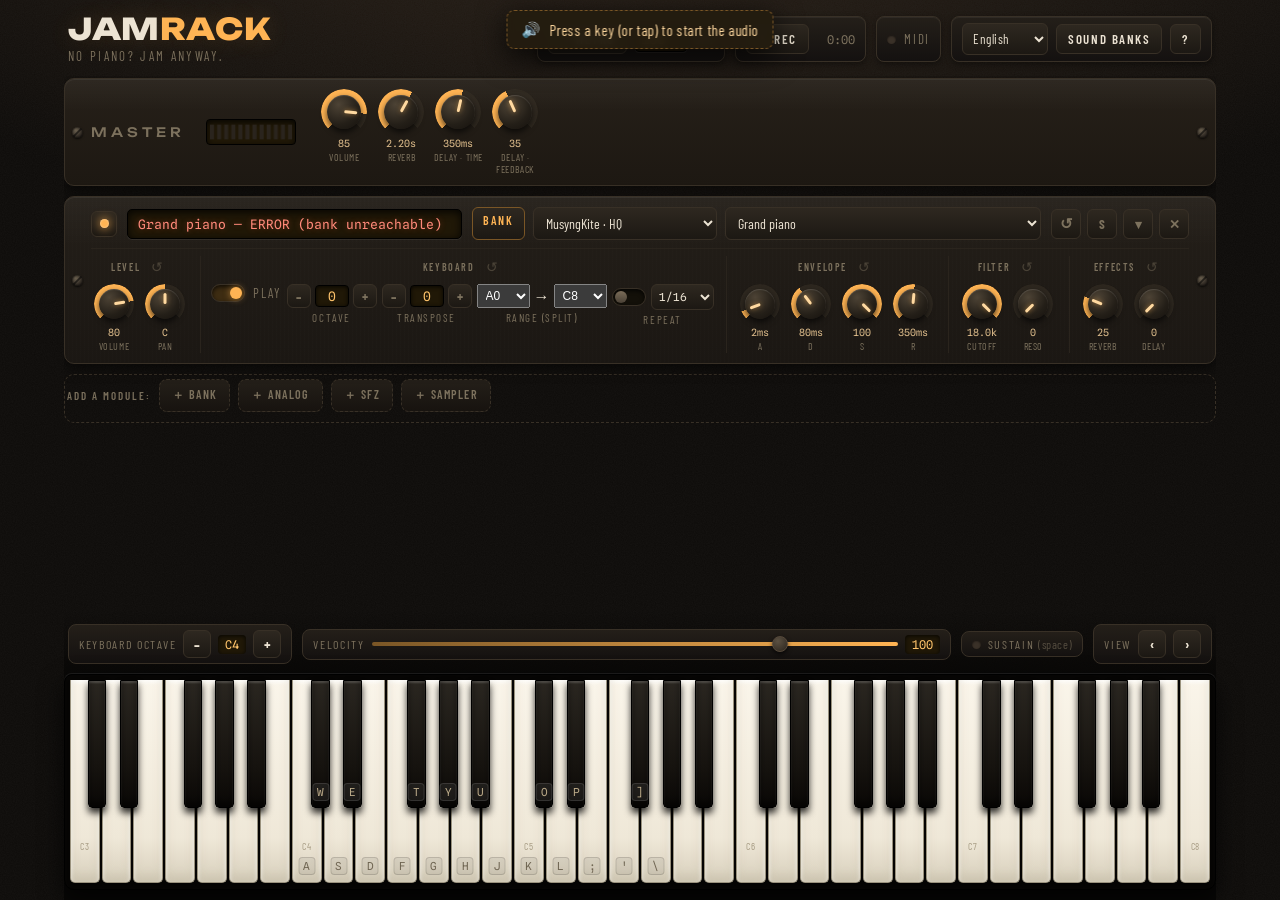
==== index.html @ 4ba2ca17 "JAMRACK: browser piano/synth rack — BANK, ANALOG, SFZ and SAMPLER engines No-build static web app (v" ====
<!DOCTYPE html>
<html lang="en">
<head>
<meta charset="utf-8">
<meta name="viewport" content="width=device-width, initial-scale=1, maximum-scale=1, user-scalable=no, viewport-fit=cover">
<meta name="theme-color" content="#0d0b09">
<meta name="description" content="JAMRACK — online jam piano & synth. No piano? Play with your AZERTY/QWERTY computer keyboard, a touchscreen or a MIDI keyboard.">
<title>JAMRACK · Online jam piano &amp; synth</title>
<link rel="icon" href="data:image/svg+xml,<svg xmlns='http://www.w3.org/2000/svg' viewBox='0 0 100 100'><text y='.9em' font-size='90'>🎹</text></svg>">
<link rel="preconnect" href="https://fonts.googleapis.com">
<link rel="preconnect" href="https://fonts.gstatic.com" crossorigin>
<link rel="preconnect" href="https://gleitz.github.io" crossorigin>
<link href="https://fonts.googleapis.com/css2?family=Unbounded:wght@500;800&family=Barlow+Condensed:wght@400;500;600;700&family=Spline+Sans+Mono:wght@400;600&display=swap" rel="stylesheet">
<link rel="stylesheet" href="css/style.css">
</head>
<body>
<div id="app">

  <header id="topbar">
    <div class="brand">
      <div class="brand-name">JAM<span>RACK</span></div>
      <div class="brand-sub" id="tagline"></div>
    </div>

    <div class="topbar-controls">
      <div class="tb-group" id="metroGroup">
        <button class="tb-btn led-btn" id="metroToggle" aria-pressed="false">
          <span class="led"></span><span data-t="metro"></span>
        </button>
        <input id="bpmInput" type="number" min="30" max="300" step="1" value="100">
        <span class="tb-unit" data-t="bpm"></span>
      </div>

      <div class="tb-group">
        <button class="tb-btn led-btn rec" id="recBtn" aria-pressed="false">
          <span class="led"></span><span data-t="rec"></span>
        </button>
        <span id="recTime" class="mono">0:00</span>
      </div>

      <div class="tb-group" id="midiGroup">
        <span class="led" id="midiLed"></span>
        <span class="tb-label" data-t="midi"></span>
      </div>

      <div class="tb-group">
        <select id="langSelect" class="lang-select"></select>
        <button class="tb-btn" id="banksBtn"></button>
        <button class="tb-btn" id="helpBtn">?</button>
      </div>
    </div>

    <!-- Mobile only: the screen is too small to show the rack and the keyboard
         at once, so they become two dedicated views. Hidden on desktop. -->
    <div id="viewTabs" role="tablist">
      <button class="vt-btn is-on" id="tabPlay" role="tab" aria-selected="true" data-t="tabPlay"></button>
      <button class="vt-btn" id="tabEdit" role="tab" aria-selected="false" data-t="tabEdit"></button>
    </div>
  </header>

  <div id="audioHint" hidden>
    <span>🔊</span> <span id="audioHintText"></span>
  </div>

  <main id="rack">
    <!-- modules built by js/ui/rack.js -->
  </main>

  <section id="kbZone">
    <div id="kbCtl">
      <div class="kb-group">
        <span class="kb-label" data-t="kbOctave"></span>
        <button class="kb-btn" id="octDown">–</button>
        <span class="mono kb-read" id="octRead">C4</span>
        <button class="kb-btn" id="octUp">+</button>
      </div>
      <div class="kb-group grow">
        <span class="kb-label" data-t="velocity"></span>
        <input type="range" id="velSlider" min="1" max="127" value="100">
        <span class="mono kb-read" id="velRead">100</span>
      </div>
      <div class="kb-group">
        <span class="led" id="susLed"></span>
        <span class="kb-label"><span data-t="sustain"></span> <span class="kb-hint" data-t="sustainHint"></span></span>
      </div>
      <div class="kb-group">
        <span class="kb-label" data-t="view"></span>
        <button class="kb-btn" id="viewLeft">‹</button>
        <button class="kb-btn" id="viewRight">›</button>
      </div>
    </div>
    <div id="piano"></div>
  </section>

  <dialog id="banksDlg">
    <div class="dlg-head">
      <h2 data-t="banksTitle"></h2>
      <button class="dlg-close" data-close>✕</button>
    </div>
    <div class="dlg-body" id="banksBody"></div>
  </dialog>

  <dialog id="helpDlg">
    <div class="dlg-head">
      <h2 data-t="helpTitle"></h2>
      <button class="dlg-close" data-close>✕</button>
    </div>
    <div class="dlg-body" id="helpBody"></div>
  </dialog>

</div>
<script type="module" src="js/main.js"></script>
</body>
</html>
---- css/style.css ----
/* ============================================================
   JAMRACK — "hardware synth rack" design
   Palette: warm charcoal + amber LEDs + teal accents
   ============================================================ */

:root {
  --bg: #0d0b09;
  --bg-deep: #080706;
  --panel: #1b1713;
  --panel-hi: #241f19;
  --panel-lo: #141110;
  --line: #383026;
  --line-soft: #2a241d;
  --txt: #ece3d3;
  --dim: #94876fcc;
  --amber: #ffb454;
  --amber-hot: #ffd9a0;
  --amber-dim: #7a5626;
  --teal: #3ad0c4;
  --red: #ff5040;
  --lcd-bg: #201807;
  --lcd-txt: #ffc46b;
  --white-key: linear-gradient(180deg, #faf5ea 0%, #efe8d8 78%, #d8d0bd 100%);
  --black-key: linear-gradient(180deg, #2b2721 0%, #16130f 70%, #0a0806 100%);
  --f-brand: 'Unbounded', sans-serif;
  --f-label: 'Barlow Condensed', sans-serif;
  --f-mono: 'Spline Sans Mono', monospace;
  --knob-size: 46px;
  /* Native widgets (dropdown popups, scrollbars) render dark instead of the
     default white — the option lists were unreadable otherwise. */
  color-scheme: dark;
}

* { box-sizing: border-box; margin: 0; padding: 0; }

html, body {
  height: 100%;
  background: var(--bg);
  color: var(--txt);
  font-family: var(--f-label);
  overscroll-behavior: none;
  /* panning allowed, pinch-zoom and double-tap suppressed (two-handed jamming) */
  touch-action: pan-x pan-y;
}

body {
  /* film grain + stage glow */
  background:
    url("data:image/svg+xml,%3Csvg xmlns='http://www.w3.org/2000/svg' width='140' height='140'%3E%3Cfilter id='n'%3E%3CfeTurbulence type='fractalNoise' baseFrequency='0.9' numOctaves='2'/%3E%3CfeColorMatrix values='0 0 0 0 1 0 0 0 0 1 0 0 0 0 1 0 0 0 0.035 0'/%3E%3C/filter%3E%3Crect width='140' height='140' filter='url(%23n)'/%3E%3C/svg%3E"),
    radial-gradient(120% 60% at 50% -10%, #2b2118 0%, transparent 60%),
    radial-gradient(90% 50% at 50% 115%, #191510 0%, transparent 55%),
    var(--bg);
  -webkit-tap-highlight-color: transparent;
}

#app {
  height: 100vh;   /* fallback when dvh is unsupported */
  height: 100dvh;
  display: flex;
  flex-direction: column;
  max-width: 1180px;
  margin: 0 auto;
  padding: 0 14px env(safe-area-inset-bottom);
  /* notched iPhone in landscape: keep content clear of the notch */
  padding-left: max(14px, env(safe-area-inset-left));
  padding-right: max(14px, env(safe-area-inset-right));
}
body { overflow: hidden; }

button { font-family: inherit; color: inherit; }
::selection { background: var(--amber); color: #14100a; }

.mono { font-family: var(--f-mono); font-size: 12px; letter-spacing: 0; }

/* ---------------- LEDs ---------------- */

.led {
  display: inline-block;
  width: 9px; height: 9px;
  border-radius: 50%;
  background: #3a3128;
  box-shadow: inset 0 1px 2px #0009;
  transition: background .15s, box-shadow .15s;
  flex: none;
}
.led.on {
  background: var(--amber);
  box-shadow: 0 0 8px 2px #ffb45480, inset 0 0 2px #fff8;
}
.led.on.teal { background: var(--teal); box-shadow: 0 0 8px 2px #3ad0c480, inset 0 0 2px #fff8; }
.led.on.red  { background: var(--red);  box-shadow: 0 0 9px 3px #ff504080, inset 0 0 2px #fff8; }
.led.blink { animation: ledblink .5s steps(1) infinite; }
@keyframes ledblink { 50% { background: #3a3128; box-shadow: inset 0 1px 2px #0009; } }

/* ---------------- Topbar ---------------- */

#topbar {
  display: flex;
  align-items: center;
  justify-content: space-between;
  gap: 16px;
  flex-wrap: wrap;
  padding: 14px 4px 12px;
}

.brand-name {
  font-family: var(--f-brand);
  font-weight: 800;
  font-size: clamp(22px, 4vw, 30px);
  letter-spacing: .02em;
  line-height: 1;
  color: var(--txt);
  text-shadow: 0 0 24px #ffb45426;
}
.brand-name span { color: var(--amber); }
.brand-sub {
  font-size: 13px;
  letter-spacing: .18em;
  text-transform: uppercase;
  color: var(--dim);
  margin-top: 4px;
}

.topbar-controls {
  display: flex;
  align-items: stretch;
  gap: 10px;
  flex-wrap: wrap;
}

.tb-group {
  display: flex;
  align-items: center;
  gap: 8px;
  background: linear-gradient(180deg, var(--panel-hi), var(--panel-lo));
  border: 1px solid var(--line);
  border-radius: 8px;
  padding: 6px 10px;
  box-shadow: 0 2px 6px #0006, inset 0 1px 0 #ffffff0d;
}
.tb-label { font-size: 13px; letter-spacing: .14em; color: var(--dim); }
.tb-unit { font-size: 11px; letter-spacing: .1em; color: var(--dim); }

.tb-btn {
  background: linear-gradient(180deg, #2e2820, #1c1813);
  border: 1px solid var(--line);
  border-radius: 6px;
  color: var(--txt);
  font-family: var(--f-label);
  font-weight: 600;
  font-size: 13px;
  letter-spacing: .12em;
  padding: 6px 11px;
  cursor: pointer;
  display: inline-flex;
  align-items: center;
  gap: 7px;
  transition: transform .05s, border-color .15s, background .15s;
}
.tb-btn:hover { border-color: #55483a; }
.tb-btn:active { transform: translateY(1px); }
.tb-btn[aria-pressed="true"] { background: linear-gradient(180deg, #3a2f1e, #262015); border-color: var(--amber-dim); }
.tb-btn.rec[aria-pressed="true"] { border-color: #7a2c26; background: linear-gradient(180deg, #3a201c, #241512); }

.lang-select {
  background: linear-gradient(180deg, #2e2820, #1c1813);
  border: 1px solid var(--line);
  border-radius: 6px;
  color: var(--txt);
  font-family: var(--f-label);
  font-size: 13px;
  letter-spacing: .04em;
  padding: 6px 6px;
  max-width: 110px;
  cursor: pointer;
}
.lang-select:hover { border-color: #55483a; }
.lang-select:focus { outline: 1px solid var(--amber-dim); }
.lang-select option { background: #1c1813; color: var(--txt); }

#bpmInput {
  width: 52px;
  background: var(--lcd-bg);
  border: 1px solid #000;
  border-radius: 4px;
  box-shadow: inset 0 2px 6px #000c, 0 1px 0 #ffffff10;
  color: var(--lcd-txt);
  font-family: var(--f-mono);
  font-size: 14px;
  text-align: center;
  padding: 4px 2px;
}
#bpmInput:focus { outline: 1px solid var(--amber-dim); }
#recTime { color: var(--dim); min-width: 38px; text-align: right; }

#audioHint {
  position: fixed;
  top: 10px;
  left: 50%;
  transform: translateX(-50%);
  z-index: 60;
  max-width: min(92vw, 480px);
  white-space: nowrap;
  box-shadow: 0 8px 30px #000c;
  backdrop-filter: blur(4px);
  padding: 9px 14px;
  border: 1px dashed var(--amber-dim);
  border-radius: 8px;
  background: #241c10ee;
  color: var(--amber-hot);
  font-size: 15px;
  letter-spacing: .04em;
  display: flex;
  align-items: center;
  gap: 8px;
  animation: hintpulse 2.2s ease-in-out infinite;
}
@keyframes hintpulse { 50% { background: #33260fee; } }
#audioHint[hidden] { display: none; }

/* ---------------- Rack ---------------- */

#rack {
  flex: 1;
  display: flex;
  flex-direction: column;
  gap: 10px;
  padding: 2px 0 14px;
  min-height: 0;
  overflow-y: auto;
}

.module {
  position: relative;
  background:
    linear-gradient(180deg, #ffffff08, transparent 30%),
    repeating-linear-gradient(90deg, transparent 0 3px, #ffffff02 3px 4px),
    linear-gradient(180deg, var(--panel-hi), var(--panel));
  border: 1px solid var(--line);
  border-radius: 10px;
  box-shadow: 0 4px 14px #0008, inset 0 1px 0 #ffffff0f;
  padding: 10px 26px;
}

/* rack screws */
.module::before, .module::after {
  content: '';
  position: absolute;
  top: 50%;
  width: 11px; height: 11px;
  margin-top: -5px;
  border-radius: 50%;
  background:
    linear-gradient(135deg, transparent 44%, #0008 46%, #0008 54%, transparent 56%),
    radial-gradient(circle at 35% 30%, #6a5f4e, #2c2620 65%, #171310);
  box-shadow: 0 1px 2px #000a, inset 0 0 2px #000;
}
.module::before { left: 7px; }
.module::after { right: 7px; }

.mod-head {
  display: flex;
  align-items: center;
  gap: 10px;
  flex-wrap: wrap;
}

.mod-power {
  width: 26px; height: 26px;
  border-radius: 6px;
  border: 1px solid var(--line);
  background: linear-gradient(180deg, #2e2820, #1c1813);
  display: inline-flex;
  align-items: center;
  justify-content: center;
  cursor: pointer;
  flex: none;
}

.mod-lcd {
  flex: 1 1 200px;
  min-width: 150px;
  background: var(--lcd-bg);
  border: 1px solid #000;
  border-radius: 5px;
  box-shadow: inset 0 2px 8px #000d, 0 1px 0 #ffffff12;
  color: var(--lcd-txt);
  font-family: var(--f-mono);
  font-size: 13px;
  padding: 6px 10px;
  white-space: nowrap;
  overflow: hidden;
  text-overflow: ellipsis;
  text-shadow: 0 0 6px #ffc46b55;
}
.mod-lcd.err { color: #ff8a7a; text-shadow: 0 0 6px #ff504055; }

.mod-selects { display: flex; gap: 8px; flex: 2 1 300px; flex-wrap: wrap; }

.mod-selects select, .dlg-body select {
  background: linear-gradient(180deg, #2e2820, #1c1813);
  border: 1px solid var(--line);
  border-radius: 6px;
  color: var(--txt);
  font-family: var(--f-label);
  font-size: 14px;
  padding: 6px 8px;
  max-width: 100%;
  cursor: pointer;
}
.mod-selects select.sel-bank { flex: 1 1 110px; min-width: 0; }
.mod-selects select.sel-inst { flex: 2 1 170px; min-width: 0; }
.mod-selects select:focus { outline: 1px solid var(--amber-dim); }

.mod-btns { display: flex; gap: 6px; margin-left: auto; }

.sq-btn {
  width: 30px; height: 30px;
  border-radius: 6px;
  border: 1px solid var(--line);
  background: linear-gradient(180deg, #2e2820, #1c1813);
  color: var(--dim);
  font-family: var(--f-label);
  font-weight: 700;
  font-size: 13px;
  cursor: pointer;
  transition: transform .05s, color .15s, border-color .15s;
}
.sq-btn:hover { border-color: #55483a; color: var(--txt); }
.sq-btn:active { transform: translateY(1px); }
.sq-btn.active-amber { color: #14100a; background: var(--amber); border-color: var(--amber); box-shadow: 0 0 10px #ffb45466; }
.sq-btn.active-teal  { color: #08211f; background: var(--teal); border-color: var(--teal); box-shadow: 0 0 10px #3ad0c466; }

/* Guitar-amp panel: one horizontal strip of small labelled groups separated
   by thin vertical rules, all knobs sharing the same baseline. A module shows
   two strips: the main controls, and (analog) the advanced synth below. */
.mod-body {
  display: flex;
  flex-wrap: wrap;          /* fallback on narrow windows */
  gap: 8px 0;
  align-items: stretch;
  margin-top: 8px;
  padding-top: 7px;
  border-top: 1px solid var(--line-soft);
}
.module.collapsed .mod-body { display: none; }

.mod-sec {
  display: flex;
  flex-direction: column;
  justify-content: flex-start;      /* dials hang from a shared top line */
  gap: 4px;
  flex: 1 1 auto;
  padding: 0 10px;
  border-left: 1px solid var(--line-soft);
}
.mod-body > .mod-sec:first-child,
.synth-panel > .mod-sec:first-child { border-left: none; padding-left: 0; }
.mod-sec-title {
  font-size: 10px;
  font-weight: 600;
  letter-spacing: .16em;
  color: var(--dim);
  border-bottom: 1px solid var(--line-soft);
  padding-bottom: 3px;
}
.mod-sec-row { display: flex; gap: 5px; align-items: flex-start; }
/* A select inside a section sat on the baseline, leaving a gap above it. */
.mod-sec-row > select { align-self: center; }

/* octave and transpose steppers */
.stepper { display: flex; flex-direction: column; align-items: center; gap: 3px; }
.stepper-ctl { display: flex; align-items: center; gap: 4px; }
.stepper-ctl .sq-btn { width: 24px; height: 24px; font-size: 14px; }
.stepper-read {
  font-family: var(--f-mono);
  font-size: 13px;
  color: var(--lcd-txt);
  background: var(--lcd-bg);
  border-radius: 4px;
  border: 1px solid #000;
  box-shadow: inset 0 1px 4px #000c;
  min-width: 34px;
  text-align: center;
  padding: 2px 4px;
}
.stepper-lab { font-size: 11px; letter-spacing: .14em; color: var(--dim); }

/* keyboard toggle switch */
.toggle {
  display: inline-flex;
  align-items: center;
  gap: 8px;
  cursor: pointer;
  font-size: 13px;
  letter-spacing: .1em;
  color: var(--dim);
  -webkit-user-select: none;
  user-select: none;
}
.toggle input { display: none; }
.toggle .sw {
  width: 34px; height: 18px;
  border-radius: 10px;
  background: #131009;
  border: 1px solid var(--line);
  box-shadow: inset 0 2px 4px #000b;
  position: relative;
  transition: background .15s;
}
.toggle .sw::after {
  content: '';
  position: absolute;
  top: 2px; left: 2px;
  width: 12px; height: 12px;
  border-radius: 50%;
  background: linear-gradient(180deg, #7a6c58, #4a4136);
  transition: left .15s, background .15s;
}
.toggle input:checked + .sw { background: #3d2c12; }
.toggle input:checked + .sw::after { left: 18px; background: var(--amber); box-shadow: 0 0 7px #ffb45499; }

.range-selects { display: flex; align-items: center; gap: 4px; }
.range-selects select { font-size: 12px; padding: 3px 4px; }

/* "add module" button */
#addModule {
  border: 1px dashed var(--line);
  border-radius: 10px;
  background: transparent;
  color: var(--dim);
  font-family: var(--f-label);
  font-weight: 600;
  font-size: 15px;
  letter-spacing: .2em;
  padding: 13px;
  cursor: pointer;
  transition: color .15s, border-color .15s, background .15s;
}
#addModule:hover { color: var(--amber); border-color: var(--amber-dim); background: #ffb45408; }

/* master module */
.module.master {
  background:
    linear-gradient(180deg, #ffffff0a, transparent 30%),
    linear-gradient(180deg, #262019, #1d1812);
}
.master-row { display: flex; align-items: center; gap: 14px 22px; flex-wrap: wrap; }
.master-title {
  font-family: var(--f-brand);
  font-size: 13px;
  font-weight: 500;
  letter-spacing: .3em;
  color: var(--dim);
  writing-mode: initial;
}
#vuCanvas {
  width: 90px; height: 26px;
  background: var(--lcd-bg);
  border: 1px solid #000;
  border-radius: 4px;
  box-shadow: inset 0 2px 6px #000c;
}

/* ---------------- Knobs ---------------- */

.knob {
  display: flex;
  flex-direction: column;
  align-items: center;
  gap: 2px;
  /* Was +16px: the dial keeps its size, only the wasted side padding goes. */
  width: calc(var(--knob-size) + 6px);
  -webkit-user-select: none;
  user-select: none;
  touch-action: none;
}
.knob:focus-visible { outline: 1px solid var(--amber-dim); border-radius: 8px; }

.k-dial {
  width: var(--knob-size);
  height: var(--knob-size);
  border-radius: 50%;
  position: relative;
  cursor: ns-resize;
  background: conic-gradient(from 225deg,
    var(--amber) calc(var(--t, .5) * 270deg),
    #37302699 calc(var(--t, .5) * 270deg) 270deg,
    transparent 270deg);
  -webkit-mask: radial-gradient(closest-side, transparent 66%, #000 67%);
  mask: radial-gradient(closest-side, transparent 66%, #000 67%);
}
.k-dial::before {
  /* knob body is drawn by .k-cap, outside the mask */
  content: '';
}
.k-cap {
  position: absolute;
  inset: 6px;
  border-radius: 50%;
  background:
    radial-gradient(circle at 34% 28%, #4d4335, #241f18 60%, #15110d);
  box-shadow: 0 3px 6px #000a, inset 0 1px 1px #ffffff22;
  cursor: ns-resize;
}
.k-ind {
  position: absolute;
  left: 50%; top: 50%;
  width: 2.5px; height: 38%;
  margin-left: -1.25px;
  transform-origin: 50% 0%;
  transform: rotate(calc(var(--ang, 0) * 1deg + 180deg));
  border-radius: 2px;
  background: var(--amber-hot);
  box-shadow: 0 0 5px #ffb45488;
  pointer-events: none;
}
/* cap and pointer live outside the mask */
.k-wrap { position: relative; width: var(--knob-size); height: var(--knob-size); }
.k-wrap .k-dial { position: absolute; inset: 0; }

.k-val {
  font-family: var(--f-mono);
  font-size: 10px;
  color: var(--amber-hot);
  opacity: .85;
  min-height: 13px;
}
.k-lab {
  font-size: 10px;
  letter-spacing: .06em;
  color: var(--dim);
  text-align: center;
  line-height: 1.15;
  /* Long labels (SATURATION, GLISSANDO) used to force the column wider than
     the dial; wrapping keeps every knob the same, tighter width. */
  overflow-wrap: anywhere;
}
.knob.small { --knob-size: 36px; width: 46px; }
.knob.small .k-cap { inset: 5px; }

/* ---------------- Keyboard zone ---------------- */

#kbZone {
  position: sticky;
  bottom: 0;
  background: linear-gradient(180deg, transparent, var(--bg-deep) 26%);
  padding: 8px 0 10px;
  z-index: 5;
}

#kbCtl {
  display: flex;
  align-items: center;
  gap: 10px;
  flex-wrap: wrap;
  padding: 6px 4px 10px;
}
.kb-group {
  display: flex;
  align-items: center;
  gap: 7px;
  background: linear-gradient(180deg, var(--panel-hi), var(--panel-lo));
  border: 1px solid var(--line);
  border-radius: 8px;
  padding: 5px 10px;
}
.kb-group.grow { flex: 1 1 160px; }
.kb-label { font-size: 12px; letter-spacing: .14em; color: var(--dim); white-space: nowrap; }
.kb-hint { opacity: .6; letter-spacing: .05em; text-transform: lowercase; }
.kb-read { color: var(--lcd-txt); background: var(--lcd-bg); border-radius: 4px; padding: 2px 7px; box-shadow: inset 0 1px 4px #000c; }
.kb-btn {
  width: 28px; height: 28px;
  border-radius: 6px;
  border: 1px solid var(--line);
  background: linear-gradient(180deg, #2e2820, #1c1813);
  color: var(--txt);
  font-size: 15px;
  font-weight: 700;
  cursor: pointer;
}
.kb-btn:active { transform: translateY(1px); }

#velSlider {
  flex: 1;
  min-width: 70px;
  appearance: none;
  height: 4px;
  border-radius: 2px;
  background: linear-gradient(90deg, var(--amber-dim), var(--amber));
  outline: none;
}
#velSlider::-webkit-slider-thumb {
  appearance: none;
  width: 16px; height: 16px;
  border-radius: 50%;
  background: radial-gradient(circle at 35% 30%, #5c5142, #2a241d);
  border: 1px solid #55483a;
  box-shadow: 0 2px 4px #000a;
  cursor: pointer;
}
#velSlider::-moz-range-thumb {
  width: 16px; height: 16px;
  border-radius: 50%;
  background: #3a332a;
  border: 1px solid #55483a;
  cursor: pointer;
}

/* ---------------- Piano ---------------- */

#piano {
  position: relative;
  height: clamp(150px, 24vh, 230px);
  display: flex;
  border-radius: 8px 8px 10px 10px;
  background: #060504;
  border: 1px solid #000;
  box-shadow: 0 -1px 0 #ffffff14, 0 10px 24px #000b;
  padding: 5px 4px 6px;
  touch-action: none;
  user-select: none;
  -webkit-user-select: none;
}

.pk {
  position: relative;
  border-radius: 0 0 5px 5px;
  cursor: pointer;
}
.pk.w {
  flex: 1;
  background: var(--white-key);
  border: 1px solid #9a927e;
  border-top: none;
  box-shadow: inset 0 -7px 10px #b6ad9755, inset 0 2px 4px #fff, 0 3px 3px #0007;
  margin: 0 1px;
  z-index: 1;
}
.pk.w.active {
  background: linear-gradient(180deg, #ffe9c4, #ffcf8e 85%);
  box-shadow: inset 0 -4px 8px #d8a75f88, inset 0 3px 9px #b9822e66, 0 0 14px #ffb45455;
  transform: translateY(1px);
}
.pk.b {
  position: absolute;
  top: 5px;
  width: var(--bkw, 30px);
  height: 60%;
  background: var(--black-key);
  border: 1px solid #000;
  border-radius: 0 0 4px 4px;
  box-shadow: inset 0 -5px 7px #00000088, inset 0 2px 2px #ffffff2e, 0 5px 7px #000c;
  z-index: 2;
}
.pk.b.active {
  background: linear-gradient(180deg, #4d3a1e, #2b2010 80%);
  box-shadow: inset 0 -3px 5px #000a, 0 0 12px #ffb45466;
  transform: translateY(1px);
}

.pk .keycap {
  position: absolute;
  bottom: 7px;
  left: 50%;
  transform: translateX(-50%);
  font-family: var(--f-mono);
  font-size: 11px;
  color: #6f6552;
  background: #00000010;
  border: 1px solid #00000022;
  border-radius: 4px;
  padding: 1px 4px;
  pointer-events: none;
}
.pk.b .keycap { color: #b9a887; background: #ffffff12; border-color: #ffffff1c; bottom: 6px; }
.pk .notename {
  position: absolute;
  bottom: 30px;
  left: 50%;
  transform: translateX(-50%);
  font-size: 10px;
  color: #a99e86;
  pointer-events: none;
  font-family: var(--f-label);
  letter-spacing: .05em;
}
.pk.b .notename { display: none; }

/* ---------------- Dialogs ---------------- */

dialog {
  background: linear-gradient(180deg, var(--panel-hi), var(--panel));
  color: var(--txt);
  border: 1px solid var(--line);
  border-radius: 12px;
  box-shadow: 0 20px 60px #000d;
  padding: 0;
  width: min(560px, calc(100vw - 32px));
  max-height: min(80vh, 640px);  /* fallback when dvh is unsupported */
  max-height: min(80dvh, 640px);
}
/* fallback without native <dialog>: centre it and lift it above the app */
dialog[open] {
  display: block;
  position: fixed;
  inset: 0;
  margin: auto;
  height: fit-content;
  z-index: 100;
}
dialog::backdrop { background: #060504cc; backdrop-filter: blur(3px); }

.dlg-head {
  display: flex;
  align-items: center;
  justify-content: space-between;
  padding: 14px 18px;
  border-bottom: 1px solid var(--line-soft);
}
.dlg-head h2 {
  font-family: var(--f-brand);
  font-size: 15px;
  font-weight: 500;
  letter-spacing: .12em;
  text-transform: uppercase;
}
.dlg-close {
  background: none;
  border: 1px solid var(--line);
  border-radius: 6px;
  color: var(--dim);
  width: 28px; height: 28px;
  cursor: pointer;
}
.dlg-close:hover { color: var(--txt); border-color: #55483a; }

.dlg-body {
  padding: 16px 18px 20px;
  overflow-y: auto;
  max-height: calc(80vh - 60px);  /* fallback when dvh is unsupported */
  max-height: calc(80dvh - 60px);
  font-size: 15px;
  line-height: 1.5;
}
.dlg-body h3 {
  font-size: 12px;
  letter-spacing: .22em;
  color: var(--dim);
  text-transform: uppercase;
  margin: 18px 0 8px;
  border-bottom: 1px solid var(--line-soft);
  padding-bottom: 4px;
}
.dlg-body h3:first-child { margin-top: 0; }
.dlg-body p { color: #c9bda7; margin-bottom: 8px; }
.dlg-body .small { font-size: 13px; color: var(--dim); }
.dlg-body code {
  font-family: var(--f-mono);
  font-size: 12.5px;
  background: #00000055;
  border: 1px solid var(--line-soft);
  border-radius: 4px;
  padding: 1px 5px;
  color: var(--amber-hot);
}
.dlg-body a { color: var(--teal); }

.bank-row {
  display: flex;
  align-items: center;
  gap: 10px;
  padding: 8px 10px;
  border: 1px solid var(--line-soft);
  border-radius: 8px;
  margin-bottom: 6px;
  background: #00000022;
}
.bank-row .bank-name { font-weight: 600; font-size: 15px; }
.bank-row .bank-url { font-family: var(--f-mono); font-size: 11px; color: var(--dim); overflow: hidden; text-overflow: ellipsis; white-space: nowrap; flex: 1; }
.bank-row .tag {
  font-size: 11px;
  letter-spacing: .1em;
  border: 1px solid var(--line);
  border-radius: 4px;
  padding: 1px 6px;
  color: var(--dim);
}

.bank-form { display: flex; flex-direction: column; gap: 8px; margin-top: 10px; }
.bank-form input {
  background: #00000055;
  border: 1px solid var(--line);
  border-radius: 6px;
  color: var(--txt);
  font-family: var(--f-mono);
  font-size: 13px;
  padding: 8px 10px;
}
.bank-form input:focus { outline: 1px solid var(--amber-dim); }
.bank-form .form-row { display: flex; gap: 8px; }
.bank-form .form-row input { flex: 1; }
.form-msg { font-size: 13px; min-height: 18px; }
.form-msg.ok { color: var(--teal); }
.form-msg.err { color: var(--red); }

/* help dialog key map diagram */
.helpkb { display: flex; flex-direction: column; gap: 5px; margin: 10px 0 4px; }
.helpkb-row { display: flex; gap: 5px; }
.helpkb-row.offset { padding-left: 22px; }
.cap {
  min-width: 34px;
  text-align: center;
  font-family: var(--f-mono);
  font-size: 13px;
  padding: 6px 4px 5px;
  border-radius: 6px;
  border: 1px solid var(--line);
  background: linear-gradient(180deg, #2e2820, #1c1813);
  box-shadow: 0 2px 0 #00000088;
  position: relative;
  color: var(--txt);
}
.cap small { display: block; font-size: 9px; color: var(--dim); letter-spacing: .04em; }
.cap.black { background: linear-gradient(180deg, #191512, #0d0b09); color: var(--amber-hot); }
.cap.unused { opacity: .28; }
.layout-switch { display: flex; gap: 6px; margin: 6px 0; }
.layout-switch button {
  font-family: var(--f-label);
  font-size: 12px;
  letter-spacing: .1em;
  padding: 4px 10px;
  border-radius: 6px;
  border: 1px solid var(--line);
  background: transparent;
  color: var(--dim);
  cursor: pointer;
}
.layout-switch button.on { color: #14100a; background: var(--amber); border-color: var(--amber); }

table.shortcuts { border-collapse: collapse; width: 100%; }
table.shortcuts td { padding: 5px 8px; border-bottom: 1px solid var(--line-soft); color: #c9bda7; font-size: 14px; }
table.shortcuts td:first-child { font-family: var(--f-mono); font-size: 12.5px; color: var(--amber-hot); white-space: nowrap; }

/* ---------------- RTL (Arabic, Urdu) ---------------- */
/* Text and layout flip, but musical objects must not: a piano always runs
   bass-to-treble left-to-right, and the VU meter fills the same way. */

[dir="rtl"] #piano,
[dir="rtl"] .helpkb,
[dir="rtl"] .helpkb-row,
[dir="rtl"] .stepper-ctl,
[dir="rtl"] .range-selects,
[dir="rtl"] #velSlider,
[dir="rtl"] .master-row,
[dir="rtl"] .mod-sec-row {
  direction: ltr;
}
[dir="rtl"] .mod-lcd,
[dir="rtl"] .stepper-read,
[dir="rtl"] .kb-read {
  direction: ltr;
  text-align: center;
}
[dir="rtl"] .mod-lcd { text-align: start; }
[dir="rtl"] .mod-btns { margin-left: 0; margin-right: auto; }
[dir="rtl"] .helpkb-row.offset { padding-left: 0; padding-right: 22px; }
[dir="rtl"] table.shortcuts td:first-child { direction: ltr; text-align: right; }
[dir="rtl"] .bank-url { direction: ltr; text-align: right; }
[dir="rtl"] .brand-name,
[dir="rtl"] .brand-sub { direction: ltr; text-align: left; }

/* ---------------- Responsive ---------------- */

@media (max-width: 780px), (max-height: 520px) {
  :root { --knob-size: 42px; }
  #app {
    padding: 0 8px env(safe-area-inset-bottom);
    padding-left: max(8px, env(safe-area-inset-left));
    padding-right: max(8px, env(safe-area-inset-right));
  }
  #topbar { padding: 10px 2px 8px; gap: 8px; }
  .brand-sub { display: none; }
  .module { padding: 9px 22px; }
  .mod-btns { margin-left: 0; }
  .mod-body { gap: 12px 16px; }
  #kbCtl .kb-hint { display: none; }
  #piano { height: clamp(160px, 30vh, 240px); }
  .pk .notename { display: none; }
}

/* short viewports (phone in landscape, small windows): everything must fit */
@media (max-height: 560px) {
  #topbar { padding: 6px 2px 4px; gap: 8px; }
  .brand-name { font-size: 19px; }
  .brand-sub { display: none; }
  .tb-btn { padding: 4px 8px; font-size: 12px; }
  .tb-group { padding: 3px 7px; }
  #rack { min-height: 64px; gap: 6px; padding: 2px 0 6px; }
  .module { padding: 6px 22px; }
  #kbZone { padding: 2px 0 6px; }
  #kbCtl { padding: 2px 2px 6px; gap: 6px; flex-wrap: nowrap; overflow-x: auto; scrollbar-width: none; }
  #kbCtl::-webkit-scrollbar { display: none; }
  .kb-group { flex: none; }
  .kb-group.grow { flex: 1 1 120px; min-width: 110px; }
  .kb-group { padding: 3px 8px; }
  .kb-label { font-size: 11px; }
  .kb-hint { display: none; }
  #piano { height: clamp(110px, 42vh, 170px); }
  .pk .notename { display: none; }
}

@media (max-width: 480px) {
  .tb-btn { font-size: 12px; padding: 5px 8px; letter-spacing: .08em; }
  .tb-group { padding: 5px 7px; gap: 6px; }
  #recTime { display: none; }
  .pk .keycap { display: none; }
}

/* ================================================================
   Mobile views: PLAY / EDIT
   On a phone the rack needs ~800px but only gets ~270px between the
   topbar and the sticky keyboard, which makes the modules unusable.
   Below 780px the two areas become dedicated full-height views,
   switched by the tabs in the topbar. Desktop is untouched.
   ================================================================ */

/* Tabs are a mobile affordance only. */
#viewTabs { display: none; }

@media (max-width: 780px), (max-height: 520px) {
  #viewTabs {
    display: flex;
    gap: 6px;
    width: 100%;
    order: 3;
    padding: 2px 2px 0;
  }
  .vt-btn {
    flex: 1;
    padding: 9px 10px;
    min-height: 40px;                 /* comfortable touch target */
    font-family: var(--f-label);
    font-size: 12px;
    font-weight: 600;
    letter-spacing: .14em;
    color: var(--dim);
    background: linear-gradient(180deg, #241f19, #17130f);
    border: 1px solid var(--line);
    border-radius: 8px;
    cursor: pointer;
    transition: color .15s, background .15s, box-shadow .15s;
  }
  .vt-btn.is-on {
    color: var(--amber);
    background: linear-gradient(180deg, #3a3024, #241d15);
    box-shadow: inset 0 0 0 1px var(--amber-dim), 0 0 10px #f5a94722;
  }

  /* --- PLAY view: the keyboard owns the screen (previous behaviour) --- */
  body.m-play #rack { display: none; }

  /* --- EDIT view: the rack owns the screen --- */
  body.m-edit #kbZone { display: none; }
  body.m-edit #rack {
    flex: 1;
    padding-bottom: 18px;
  }

  /* Roomier modules once the rack has the full height. */
  body.m-edit .module { padding: 12px 14px; }
  /* The decorative rack screws eat 26px of side padding we now need. */
  body.m-edit .module::before,
  body.m-edit .module::after { display: none; }

  body.m-edit .mod-body { gap: 16px 18px; }

  /* Readable instrument menus: they were ~75px wide, far too narrow for
     names like "Electric piano 1 (Rhodes)". One per line, full width. */
  body.m-edit .mod-selects { flex: 1 1 100%; flex-direction: column; gap: 8px; }
  body.m-edit .mod-selects select.sel-bank,
  body.m-edit .mod-selects select.sel-inst {
    flex: 1 1 auto;
    width: 100%;
    min-height: 40px;
    font-size: 15px;
  }

  /* Stacked full-width sections: the amp-strip vertical rules make no sense
     here, and the labels read better back on the left. */
  body.m-edit .mod-sec { flex: 1 1 100%; border-left: none; padding: 0; }
  body.m-edit .mod-sec-head { justify-content: flex-start; }
  body.m-edit .mod-body .knob { --knob-size: 46px; width: 54px; }
  body.m-edit .mod-sec-row { flex-wrap: wrap; gap: 12px 14px; }

  /* Finger-sized hit targets. The desktop sizes (24-30px) are fine with a
     mouse but too small to hit reliably on a touchscreen. */
  body.m-edit .mod-selects select.sel-engine { min-height: 40px; font-size: 15px; }

  body.m-edit .mod-power { width: 34px; height: 34px; }
  body.m-edit .mod-btns .sq-btn { width: 38px; height: 38px; font-size: 15px; }

  /* Octave / transpose steppers. */
  body.m-edit .stepper-ctl .sq-btn { width: 38px; height: 38px; font-size: 17px; }
  body.m-edit .stepper-ctl { gap: 8px; }
  body.m-edit .stepper-read { font-size: 15px; padding: 6px 10px; }

  /* Split range selects. */
  body.m-edit select.sel-lo,
  body.m-edit select.sel-hi,
  body.m-edit select.sel-rep { min-height: 38px; font-size: 14px; }

  /* Advanced synth panel: same finger-sized rule as the rest. */
  body.m-edit .synth-toggle { min-height: 40px; font-size: 12px; }
  body.m-edit .synth-panel select { min-height: 38px; font-size: 14px; }
  body.m-edit .synth-panel { gap: 14px 16px; }
}

/* ---------------- Advanced synth panel ---------------- */
/* Presets cover the common case; these two dozen knobs stay folded so the
   module keeps a sane height (and remains usable on a phone). */
.synth-sec { flex: 1 1 100%; }

.synth-toggle {
  display: flex;
  align-items: center;
  gap: 7px;
  width: 100%;
  padding: 7px 2px;
  margin-top: 2px;
  font-family: var(--f-label);
  font-size: 11px;
  font-weight: 600;
  letter-spacing: .22em;
  color: var(--dim);
  background: none;
  border: none;
  border-top: 1px solid var(--line-soft);
  cursor: pointer;
  text-align: left;
}
.synth-toggle:hover { color: var(--amber); }
.synth-caret { font-size: 10px; }

.synth-panel {
  display: flex;
  flex-wrap: wrap;
  gap: 8px 0;
  align-items: stretch;
  padding: 4px 0 2px;
}
.synth-panel select {
  align-self: center;
  min-width: 92px;
}

/* ---------------- SFZ engine ---------------- */
.sfz-url {
  flex: 1 1 100%;
  min-width: 0;
  background: var(--lcd-bg);
  border: 1px solid var(--line);
  border-radius: 6px;
  color: var(--lcd-txt);
  font-family: var(--f-mono);
  font-size: 12px;
  padding: 7px 9px;
}
.sfz-url:focus { outline: 1px solid var(--amber-dim); }
.sfz-url.hidden { display: none; }

@media (max-width: 780px), (max-height: 520px) {
  body.m-edit .sfz-url { min-height: 38px; font-size: 13px; }
}

/* ---------------- Reset controls ---------------- */
/* Knobs already reset on double-click / long-press, but that is invisible:
   these buttons are what people actually find. */
.mod-sec-head {
  display: flex;
  align-items: center;
  justify-content: center;
  gap: 4px;
  margin-bottom: 2px;
}
.mod-sec-head .mod-sec-title {
  border-bottom: none;
  padding-bottom: 0;
  text-align: center;
}
.sec-reset {
  background: none;
  border: none;
  color: var(--dim);
  cursor: pointer;
  font-size: 14px;
  line-height: 1;
  /* Comfortable hit area without taking visual space from the rack. */
  min-width: 26px;
  min-height: 22px;
  padding: 3px 6px;
  border-radius: 5px;
  opacity: .45;
  transition: opacity .15s, color .15s;
}
.sec-reset:hover { opacity: 1; color: var(--amber); background: #ffffff0d; }

/* brief flash when a knob snaps back to its default */
.knob-reset .k-cap { box-shadow: 0 0 0 2px var(--amber-dim), 0 0 12px #f5a94755; }

.btn-reset { font-size: 15px; }

@media (max-width: 780px), (max-height: 520px) {
  /* Comfortable tap targets, in line with the rest of the edit view. */
  body.m-edit .sec-reset { font-size: 16px; padding: 6px 10px; opacity: .85; }
}

/* ---------------- User manual (help dialog) ---------------- */
.help-tabs {
  display: flex;
  gap: 6px;
  margin-bottom: 14px;
  border-bottom: 1px solid var(--line);
  padding-bottom: 10px;
}
.help-tabs button {
  flex: 1;
  padding: 8px 10px;
  min-height: 38px;
  font-family: var(--f-label);
  font-size: 12px;
  font-weight: 600;
  letter-spacing: .14em;
  color: var(--dim);
  background: linear-gradient(180deg, #241f19, #17130f);
  border: 1px solid var(--line);
  border-radius: 8px;
  cursor: pointer;
}
.help-tabs button.on {
  color: var(--amber);
  background: linear-gradient(180deg, #3a3024, #241d15);
  box-shadow: inset 0 0 0 1px var(--amber-dim);
}
.help-intro { color: var(--muted); font-style: italic; }
.help-table { width: 100%; border-collapse: collapse; margin: 6px 0 4px; }
.help-table th {
  text-align: left;
  vertical-align: top;
  white-space: nowrap;
  padding: 5px 12px 5px 0;
  font-family: var(--f-label);
  font-size: 11px;
  letter-spacing: .12em;
  color: var(--amber);
  font-weight: 600;
}
.help-table td { padding: 5px 0; font-size: 13px; line-height: 1.5; }

@media (max-width: 560px) {
  /* Stack the label above its description: two columns are unreadable here. */
  .help-table th, .help-table td { display: block; padding: 2px 0; }
  .help-table th { padding-top: 8px; }
  .help-tabs button { font-size: 11px; letter-spacing: .08em; padding: 8px 4px; }
}

/* The manual must never push the dialog wider than the screen: the keyboard
   diagram and the shortcut tables are the usual culprits on a phone. */
.help-pane { max-width: 100%; overflow-x: hidden; }
.help-pane .helpkb { overflow-x: auto; }
.help-pane table { max-width: 100%; }
.help-pane p, .help-pane td { overflow-wrap: anywhere; }

/* Amp strip: every knob in a module shares one compact size, so the whole row
   reads as a single panel instead of mixed large/small dials. */
.mod-body .knob { --knob-size: 40px; width: 46px; }
.mod-body .k-cap { inset: 5px; }

/* ---------------- Note repeat (per module) ---------------- */
.rep-ctl { display: flex; align-items: center; gap: 5px; }
.sel-rep {
  background: linear-gradient(180deg, #2e2820, #1c1813);
  border: 1px solid var(--line);
  border-radius: 6px;
  color: var(--txt);
  font-family: var(--f-mono);
  font-size: 11px;
  padding: 4px 3px;
  cursor: pointer;
}
.sel-rep:focus { outline: 1px solid var(--amber-dim); }

/* ---------------- Native dropdown lists ---------------- */
/* Every <select> popup in the app (instruments, banks, range, divisions...):
   dark panel, legible text, amber group headers — instead of the browser's
   white default that clashed with the theme. */
select option {
  background: #241f19;
  color: var(--txt);
}
select optgroup {
  background: #1b1713;
  color: var(--amber);
  font-style: normal;
  font-weight: 600;
}

/* ---------------- SAMPLER module ---------------- */
.mod-type {
  font-family: var(--f-label);
  font-size: 12px;
  font-weight: 600;
  letter-spacing: .18em;
  color: var(--amber);
  background: linear-gradient(180deg, #2e2820, #1c1813);
  border: 1px solid var(--amber-dim);
  border-radius: 6px;
  padding: 5px 10px;
  white-space: nowrap;
}
.sampler-sec { flex: 1 1 100%; }
.smp-wave {
  width: 100%;
  height: 70px;
  display: block;
  background: var(--lcd-bg);
  border: 1px solid #000;
  border-radius: 6px;
  box-shadow: inset 0 2px 8px #000a;
  cursor: ew-resize;
  touch-action: none;
}
.smp-row { margin-top: 8px; }
.smp-btn { padding: 5px 9px; font-size: 12px; }
.sel-root, .sel-chop {
  background: linear-gradient(180deg, #2e2820, #1c1813);
  border: 1px solid var(--line);
  border-radius: 6px;
  color: var(--txt);
  font-family: var(--f-mono);
  font-size: 11px;
  padding: 4px 3px;
  cursor: pointer;
}

/* the add-module row becomes a type picker */
#addModule {
  display: flex;
  align-items: center;
  gap: 8px;
  flex-wrap: wrap;
  padding: 4px 2px 10px;
}
.add-label {
  font-family: var(--f-label);
  font-size: 11px;
  font-weight: 600;
  letter-spacing: .18em;
  color: var(--dim);
}
.add-type {
  background: linear-gradient(180deg, #241f19, #17130f);
  border: 1px dashed var(--line);
  border-radius: 8px;
  color: var(--dim);
  font-family: var(--f-label);
  font-size: 12px;
  font-weight: 600;
  letter-spacing: .12em;
  padding: 7px 12px;
  cursor: pointer;
  transition: color .15s, border-color .15s;
}
.add-type:hover { color: var(--amber); border-color: var(--amber-dim); }

@media (max-width: 780px), (max-height: 520px) {
  body.m-edit .smp-wave { height: 90px; }
  body.m-edit .sel-root, body.m-edit .sel-chop { min-height: 38px; font-size: 13px; }
  body.m-edit .add-type { min-height: 40px; }
}

/* which keys the CHOP slices sit on — invisible before, which made the mode
   look broken when the played keys were elsewhere */
.smp-hint {
  min-height: 15px;
  margin-top: 4px;
  font-family: var(--f-mono);
  font-size: 11px;
  color: var(--dim);
}
.smp-hint.on { color: var(--amber); }
.sel-chopbase {
  background: linear-gradient(180deg, #2e2820, #1c1813);
  border: 1px solid var(--line);
  border-radius: 6px;
  color: var(--txt);
  font-family: var(--f-mono);
  font-size: 11px;
  padding: 4px 3px;
  cursor: pointer;
}

.sel-patch {
  background: linear-gradient(180deg, #2e2820, #1c1813);
  border: 1px solid var(--line);
  border-radius: 6px;
  color: var(--txt);
  font-family: var(--f-label);
  font-size: 12px;
  padding: 5px 4px;
  max-width: 150px;
  cursor: pointer;
}


/* Landscape phones: the view tabs must stay small — vertical space is scarce. */
@media (max-height: 560px) {
  #viewTabs { padding-top: 0; }
  .vt-btn { min-height: 30px; padding: 4px 8px; font-size: 11px; }
}
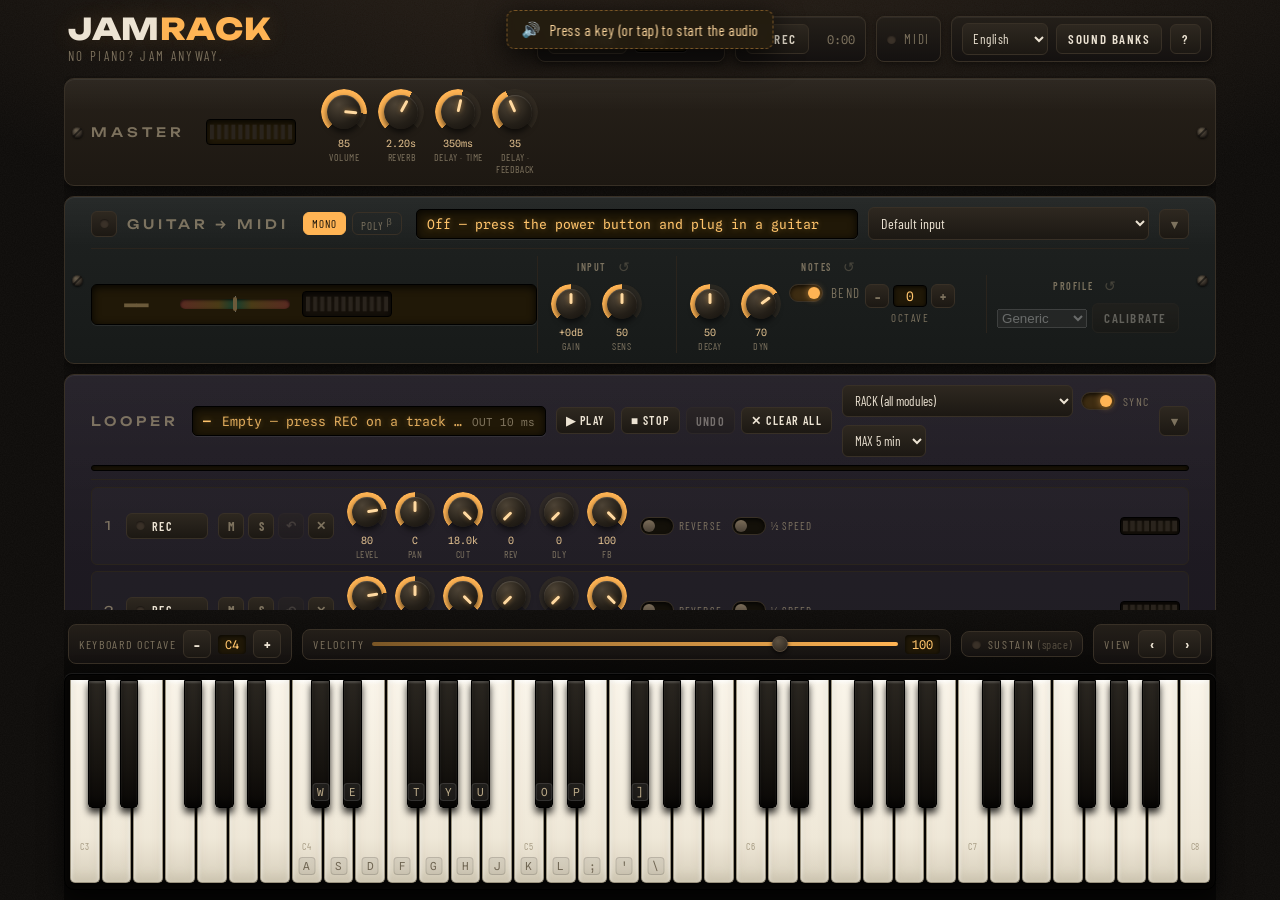
==== commit 4a8327bb: "POLY milestone 3: calibration assistant, saved profiles, bank swap - js/ui/calibration.js: dialog (C" ====
--- a/index.html
+++ b/index.html
@@ -108,6 +108,14 @@
     <div class="dlg-body" id="helpBody"></div>
   </dialog>
 
+  <dialog id="calDlg">
+    <div class="dlg-head">
+      <h2 data-t="calTitle"></h2>
+      <button class="dlg-close" data-close>✕</button>
+    </div>
+    <div class="dlg-body" id="calBody"></div>
+  </dialog>
+
 </div>
 <script type="module" src="js/main.js"></script>
 </body>
--- a/css/style.css
+++ b/css/style.css
@@ -1318,3 +1318,231 @@
   #viewTabs { padding-top: 0; }
   .vt-btn { min-height: 30px; padding: 4px 8px; font-size: 11px; }
 }
+
+/* ---------------- GUITAR → MIDI section ---------------- */
+.module.guitar {
+  background:
+    linear-gradient(180deg, #ffffff0a, transparent 30%),
+    linear-gradient(180deg, #1f2221, #171a19);
+}
+.module.guitar .gtr-title { margin-right: 4px; }
+.module.guitar .mod-selects { flex: 1 1 180px; }
+.module.guitar select.sel-input { flex: 1 1 160px; min-width: 0; }
+.module.guitar .mod-lcd { flex: 2 1 240px; }
+.module.guitar .mod-body { align-items: center; }
+.gtr-tuner {
+  display: flex;
+  align-items: center;
+  gap: 12px;
+  padding: 6px 12px;
+  background: var(--lcd-bg);
+  border: 1px solid #000;
+  border-radius: 6px;
+  box-shadow: inset 0 2px 8px #000d, 0 1px 0 #ffffff12;
+  min-width: 250px;
+}
+.gtr-note {
+  font-family: var(--f-brand);
+  font-size: 22px;
+  font-weight: 800;
+  min-width: 64px;
+  text-align: center;
+  color: #6b5a3a;
+  text-shadow: none;
+  transition: color .08s;
+}
+.gtr-note.heard { color: var(--lcd-txt); text-shadow: 0 0 8px #ffc46b66; }
+.gtr-note.playing { color: var(--teal); text-shadow: 0 0 10px #3ad0c488; }
+.gtr-cents {
+  position: relative;
+  width: 110px; height: 10px;
+  border-radius: 5px;
+  background: linear-gradient(90deg, #5a2a22 0%, #4a3b16 35%, #1f3d2a 47%, #1f3d2a 53%, #4a3b16 65%, #5a2a22 100%);
+  box-shadow: inset 0 1px 3px #000c;
+}
+.gtr-cents::before {
+  content: '';
+  position: absolute;
+  left: 50%; top: -3px; bottom: -3px;
+  width: 1px;
+  background: #ffffff55;
+}
+.gtr-cents i {
+  position: absolute;
+  top: -2px;
+  left: calc(50% + var(--c, 0) * 50%);
+  width: 4px; height: 14px;
+  margin-left: -2px;
+  border-radius: 2px;
+  background: #6b5a3a;
+  transition: left .05s linear;
+}
+.gtr-cents.heard i { background: var(--amber); box-shadow: 0 0 6px #ffb45499; }
+.gtr-cents.intune i { background: var(--teal); box-shadow: 0 0 6px #3ad0c499; }
+.gtr-meter {
+  width: 90px; height: 26px;
+  background: #15100a;
+  border: 1px solid #000;
+  border-radius: 4px;
+  box-shadow: inset 0 2px 6px #000c;
+}
+.gtr-lat {
+  color: var(--dim);
+  font-size: 11px;
+  white-space: nowrap;
+  min-width: 120px;
+}
+.gtr-lat b { color: var(--lcd-txt); font-weight: 400; }
+.gtr-power .led.on.teal { background: var(--teal); }
+@media (max-width: 780px), (max-height: 520px) {
+  body.m-edit .gtr-tuner { flex-wrap: wrap; min-width: 0; width: 100%; }
+  body.m-edit .module.guitar .mod-selects { flex: 1 1 100%; }
+  body.m-edit .module.guitar select.sel-input { min-height: 40px; font-size: 15px; }
+}
+
+/* ---------------- LOOPER section ---------------- */
+/* Six strips under one transport. A cooler, slightly violet tint tells it
+   apart from the instruments (amber) and the guitar input (green-grey). */
+.module.looper {
+  background:
+    linear-gradient(180deg, #ffffff0a, transparent 30%),
+    linear-gradient(180deg, #201c24, #17141b);
+}
+.module.looper .lp-title { margin-right: 4px; }
+.module.looper .lp-lcd {
+  flex: 2 1 260px;
+  display: flex;
+  align-items: baseline;
+  gap: 10px;
+  min-width: 0;
+}
+.lp-time { flex: none; font-weight: 600; letter-spacing: .04em; }
+.lp-status { flex: 1 1 auto; min-width: 0; overflow: hidden; text-overflow: ellipsis; opacity: .85; }
+.lp-lat { flex: none; font-size: 11px; color: var(--dim); text-shadow: none; }
+.lp-transport { display: flex; gap: 6px; flex-wrap: wrap; }
+.lp-transport .tb-btn { padding: 5px 9px; font-size: 12px; }
+.lp-transport .tb-btn:disabled { opacity: .4; cursor: default; }
+.lp-opts { display: flex; align-items: center; gap: 8px; flex: 1 1 260px; flex-wrap: wrap; min-width: 0; }
+.lp-opts select {
+  background: linear-gradient(180deg, #2e2820, #1c1813);
+  border: 1px solid var(--line);
+  border-radius: 6px;
+  color: var(--txt);
+  font-family: var(--f-label);
+  font-size: 13px;
+  padding: 6px 8px;
+  max-width: 100%;
+  cursor: pointer;
+}
+.lp-opts select:focus { outline: 1px solid var(--amber-dim); }
+.lp-opts select.sel-lpsrc { flex: 1 1 150px; min-width: 0; }
+.lp-opts select.sel-lpmax { flex: none; }
+.lp-opts .toggle { font-size: 12px; }
+.lp-monitor.hidden { display: none; }
+
+/* play head: full width = one loop; red while the first loop is being set */
+.lp-bar {
+  height: 6px;
+  margin-top: 8px;
+  background: var(--lcd-bg);
+  border: 1px solid #000;
+  border-radius: 3px;
+  box-shadow: inset 0 1px 4px #000c;
+  overflow: hidden;
+}
+.lp-bar i {
+  display: block;
+  height: 100%;
+  width: 0;
+  background: var(--teal);
+  box-shadow: 0 0 6px #3ad0c488;
+}
+.lp-bar.rec i { background: var(--red); box-shadow: 0 0 6px #ff504088; }
+.module.looper.collapsed .lp-bar { display: none; }
+
+.module.looper .mod-body { flex-direction: column; flex-wrap: nowrap; gap: 6px; align-items: stretch; }
+.lp-track {
+  display: flex;
+  align-items: center;
+  gap: 6px 10px;
+  flex-wrap: wrap;
+  padding: 4px 8px;
+  border: 1px solid var(--line-soft);
+  border-radius: 6px;
+  background: #ffffff05;
+}
+.lp-track[data-mode="rec"] { border-color: #7a2c26; background: #ff504008; }
+.lp-track[data-mode="dub"] { border-color: var(--amber-dim); background: #ffb45408; }
+.lp-track[data-mode="play"] { border-color: #1f5a55; }
+.lp-num {
+  font-family: var(--f-brand);
+  font-size: 12px;
+  color: var(--dim);
+  width: 16px;
+  text-align: center;
+  flex: none;
+}
+.lp-rec { min-width: 82px; padding: 5px 9px; font-size: 12px; }
+.lp-track[data-mode="rec"] .lp-rec { border-color: #7a2c26; background: linear-gradient(180deg, #3a201c, #241512); }
+.lp-track[data-mode="dub"] .lp-rec { border-color: var(--amber-dim); background: linear-gradient(180deg, #3a2f1e, #262015); }
+.lp-track[data-mode="play"] .lp-rec { border-color: #1f5a55; }
+.lp-sq { display: flex; gap: 4px; }
+.lp-sq .sq-btn { width: 26px; height: 26px; font-size: 12px; }
+.lp-sq .sq-btn:disabled { opacity: .35; cursor: default; }
+.lp-knobs { display: flex; gap: 2px; align-items: flex-start; }
+.lp-togs { display: flex; gap: 10px; align-items: center; }
+.lp-togs .toggle { font-size: 11px; gap: 5px; }
+.lp-meter {
+  width: 60px; height: 18px;
+  margin-left: auto;
+  background: #15100a;
+  border: 1px solid #000;
+  border-radius: 4px;
+  box-shadow: inset 0 2px 6px #000c;
+  flex: none;
+}
+[dir="rtl"] .lp-track { direction: ltr; }   /* a mixer strip reads left to right everywhere */
+[dir="rtl"] .lp-meter { margin-left: auto; }
+
+@media (max-width: 780px), (max-height: 520px) {
+  body.m-edit .module.looper .lp-lcd { flex: 1 1 100%; }
+  body.m-edit .lp-transport { flex: 1 1 100%; }
+  body.m-edit .lp-transport .tb-btn { flex: 1 1 auto; min-height: 40px; justify-content: center; }
+  body.m-edit .lp-opts { flex: 1 1 100%; }
+  body.m-edit .lp-opts select { min-height: 40px; font-size: 15px; }
+  body.m-edit .lp-opts select.sel-lpsrc { flex: 1 1 100%; }
+  body.m-edit .lp-track { gap: 10px 12px; padding: 8px; }
+  body.m-edit .lp-rec { min-height: 40px; min-width: 96px; font-size: 13px; }
+  body.m-edit .lp-sq .sq-btn { width: 38px; height: 38px; font-size: 15px; }
+  body.m-edit .lp-knobs { flex-wrap: wrap; gap: 8px 10px; }
+  body.m-edit .lp-togs .toggle { min-height: 40px; font-size: 13px; }
+  body.m-edit .lp-meter { width: 80px; height: 22px; }
+}
+
+/* ---------------- GUITAR → MIDI : MONO / POLY switch ---------------- */
+.gtr-mode { margin: 0 4px 0 0; flex: none; }
+.gtr-mode button { padding: 3px 8px; font-size: 11px; }
+.gtr-mode button small { font-size: 9px; margin-left: 2px; vertical-align: super; opacity: .8; }
+.module.guitar.poly .gtr-mono-only { opacity: .35; pointer-events: none; }
+.module.guitar.poly .gtr-cents { visibility: hidden; }
+
+/* ---------------- POLY calibration assistant ---------------- */
+.module.guitar:not(.poly) .gtr-poly-only { opacity: .35; pointer-events: none; }
+.module.guitar .sel-profile { flex: 1 1 140px; min-width: 0; }
+.cal-actions { display: flex; gap: 8px; flex-wrap: wrap; margin: 10px 0; }
+.cal-actions .tb-btn { cursor: pointer; }
+.cal-msg { font-size: 13px; min-height: 18px; color: var(--teal); }
+.cal-progress { font-size: 12px; letter-spacing: .18em; color: var(--dim); text-transform: uppercase; }
+.cal-string {
+  font-family: var(--f-brand); font-size: 20px; font-weight: 500; margin: 8px 0 10px; color: var(--lcd-txt);
+  text-shadow: 0 0 10px #ffc46b55;
+}
+.cal-meter { height: 10px; border-radius: 5px; background: var(--lcd-bg); border: 1px solid #000; box-shadow: inset 0 2px 6px #000c; overflow: hidden; }
+.cal-meter i { display: block; height: 100%; width: 0; background: linear-gradient(90deg, #5fbf72, #ffb454 70%, #ff5040); transition: width .08s; }
+.cal-status { margin: 10px 0 4px; min-height: 22px; font-size: 15px; }
+.cal-status.wait { color: var(--dim); }
+.cal-status.ok { color: var(--teal); }
+.cal-status.err { color: var(--red); }
+.cal-summary td { padding: 4px 8px; font-size: 14px; border-bottom: 1px solid var(--line-soft); }
+.cal-summary td:first-child { color: var(--dim); }
+.cal-list .bank-url { flex: 1; }
